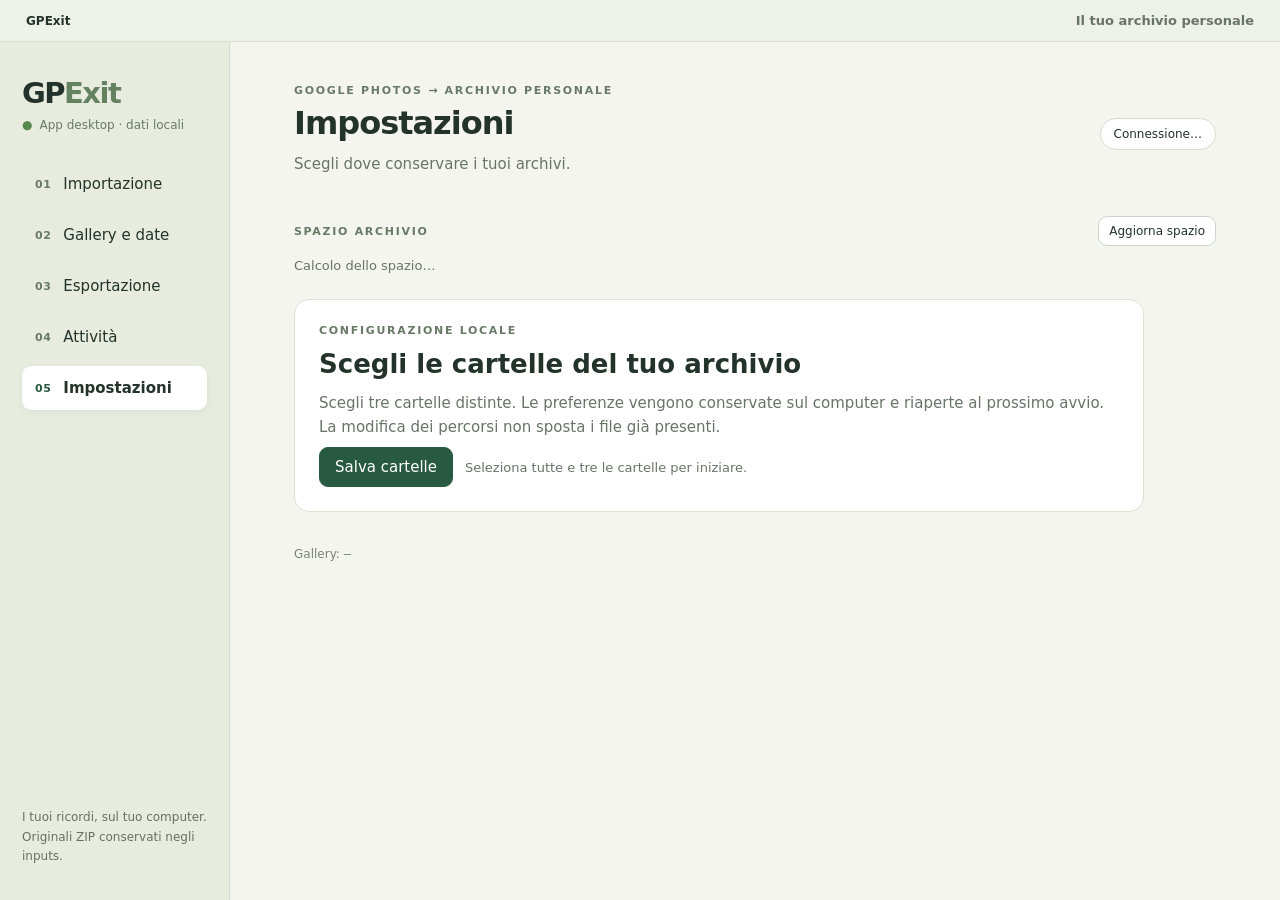
==== ui/index.html @ 17cc6ee2 "refactor(app): replace python with standalone rust desktop app" ====
<!doctype html>
<html lang="it">
<head>
<meta charset="utf-8">
<meta name="viewport" content="width=device-width, initial-scale=1">
<title>GPExit · Desktop</title>
<link rel="stylesheet" href="styles.css">
</head>
<body>
<div class="desktop-titlebar"><span>GPExit</span><span class="muted">Il tuo archivio personale</span></div>
<div class="shell">
<aside><div><div class="brand">GP<span>Exit</span></div><div class="local">App desktop · dati locali</div></div><nav aria-label="Navigazione"><button data-view="inputs"><span class="nav-number" aria-hidden="true">01</span>Importazione</button><button data-view="gallery"><span class="nav-number" aria-hidden="true">02</span>Gallery e date</button><button data-view="exports"><span class="nav-number" aria-hidden="true">03</span>Esportazione</button><button data-view="tasks"><span class="nav-number" aria-hidden="true">04</span>Attività</button><button class="active" data-view="settings"><span class="nav-number" aria-hidden="true">05</span>Impostazioni</button></nav><div class="aside-note">I tuoi ricordi, sul tuo computer.<br>Originali ZIP conservati negli inputs.</div></aside>
<main><header><div><div class="eyebrow">Google Photos → archivio personale</div><h1 id="title">Impostazioni</h1><p id="subtitle">Scegli dove conservare i tuoi archivi.</p></div><div id="status" class="status" role="status">Connessione…</div></header>
<div id="storage-overview"><div class="storage-heading"><span class="eyebrow">Spazio archivio</span><button id="refresh-storage" data-operation>Aggiorna spazio</button></div><div id="storage" class="storage-bar" aria-live="polite"><div class="muted">Calcolo dello spazio…</div></div>
</div><div id="notice" class="notice" role="status" hidden></div>
<div id="error" class="error" role="alert" hidden></div>
<section id="inputs" hidden><div class="card"><div class="row spread"><h2>Archivi disponibili</h2><button id="refresh" data-operation>Aggiorna elenco</button></div><p class="muted">Inserisci i file ZIP nella cartella Inputs scelta nelle impostazioni.</p><div id="input-list"></div></div><div class="card"><h2>Importa nella gallery</h2><p>Foto e video vengono organizzati per anno e mese. I contenuti identici vengono riconosciuti automaticamente.</p><div class="row"><input id="import-password" type="password" placeholder="Password ZIP, se richiesta" aria-label="Password ZIP inputs" autocomplete="off"><label class="worker-select" for="workers">File in parallelo <select id="workers" data-operation aria-label="File importati in parallelo"><option value="1">1</option><option value="2">2</option><option value="3">3</option><option value="4" selected>4</option></select></label><button id="import" class="primary" data-mutation>Importa ZIP selezionati</button></div></div></section>
<section id="gallery" hidden><div class="subtabs" role="tablist" aria-label="Viste gallery"><button class="active" data-gallery-view="browse" role="tab" aria-selected="true">Sfoglia</button><button data-gallery-view="dates" role="tab" aria-selected="false">Date da verificare</button><button data-gallery-view="trash" role="tab" aria-selected="false">Cestino</button></div>
<div id="browse-pane" class="review-pane"><div class="card"><div class="row spread"><div><h2>La tua gallery</h2><p id="browse-count" class="muted">Sfoglia foto e video e scegli cosa tenere.</p></div><div class="row"><select id="year-filter" aria-label="Anno gallery" data-operation><option value="">Tutti gli anni</option></select><select id="month-filter" aria-label="Mese gallery" data-operation><option value="">Tutti i mesi</option></select><select id="review-filter" aria-label="Filtro gallery" data-operation><option value="pending">Da rivedere</option><option value="all">Tutti i file</option></select><button id="refresh-gallery" data-operation>Aggiorna</button></div></div></div><div id="gallery-items" class="gallery-grid"></div><div id="browse-pager" class="pager" hidden><button id="browse-previous" data-operation>← Precedente</button><span id="browse-page-label"></span><button id="browse-next" data-operation>Successiva →</button></div></div>
<div id="dates-pane" class="review-pane" hidden><div class="card"><div class="row spread"><div><h2>Date da verificare</h2><p class="muted" id="conflict-count">Confronta nome del file e data Google.</p></div><button id="save-report" data-mutation>Esporta rapporto CSV</button><button id="scan" class="primary" data-mutation>Scansiona gallery</button></div><p class="muted">Le date Google sono lette in UTC. Uno scarto di un giorno può dipendere dal fuso orario. Scegli una data per spostare il file e salvare la correzione.</p></div><div id="conflicts"><div class="card empty">Avvia la scansione per vedere i conflitti.</div></div><div class="pager" id="pager" hidden><button id="previous">← Precedente</button><span id="page-label"></span><button id="next">Successiva →</button></div></div>
<div id="trash-pane" class="review-pane" hidden><div class="card"><div class="row spread"><div><h2>Cestino</h2><p id="trash-count" class="muted">I file restano sul disco e possono essere ripristinati.</p></div><button id="refresh-trash" data-operation>Aggiorna cestino</button></div><div id="trash-items"></div></div><div id="trash-pager" class="pager" hidden><button id="trash-previous" data-operation>← Precedente</button><span id="trash-page-label"></span><button id="trash-next" data-operation>Successiva →</button></div></div></section>
<section id="exports" hidden><div class="card"><h2>Crea ZIP annuali</h2><p>Esporta la gallery in archivi annuali nella cartella exports, separata dalle foto. Gli ZIP annuali già presenti vengono aggiornati.</p><div class="row"><input id="export-password" type="password" placeholder="Password AES-256, facoltativa" aria-label="Password esportazione" autocomplete="new-password"><input id="export-password-confirmation" type="password" placeholder="Ripeti password" aria-label="Conferma password esportazione" autocomplete="new-password"><button id="export" class="primary" data-mutation>Crea archivi ZIP</button></div></div><div class="card"><h2>Archivi esportati</h2><div id="export-list"></div></div></section>
<section id="tasks" hidden><div class="card"><h2>Attività e avanzamento</h2><p class="muted">Un task alla volta protegge la coerenza della gallery.</p><div class="task-progress"><progress id="task-progress" aria-label="Avanzamento attività"></progress><span id="progress-label" class="muted">Nessuna attività.</span><button id="cancel-task" disabled>Annulla attività</button></div><pre id="log" aria-live="polite">Nessuna attività.</pre></div></section>
<section id="settings"><div class="card settings-intro"><div class="eyebrow">Configurazione locale</div><h2 id="settings-heading">Scegli le cartelle del tuo archivio</h2><p>Scegli tre cartelle distinte. Le preferenze vengono conservate sul computer e riaperte al prossimo avvio. La modifica dei percorsi non sposta i file già presenti.</p><div id="folder-choices"></div><div class="row"><button id="save-settings" class="primary" data-settings>Salva cartelle</button><span id="settings-summary" class="muted">Seleziona tutte e tre le cartelle per iniziare.</span></div></div></section>
<footer>Gallery: <span id="gallery-path" class="path">—</span></footer></main></div>
<script src="app.js" defer></script>
</body>
</html>
---- ui/styles.css ----
:root {
  font-family:system-ui,-apple-system,BlinkMacSystemFont,"Segoe UI",sans-serif;
  color:#23332b;
  background:#f4f5ef;
  font-size:15px}
* {
  box-sizing:border-box}
body {
  margin:0}
button,input {
  font:inherit}
button {
  cursor:pointer;
  border:1px solid #ccd5ca;
  background:white;
  border-radius:9px;
  padding:10px 15px;
  color:#23332b}
button:hover {
  background:#edf1e8}
button:disabled {
  opacity:.45;
  cursor:not-allowed}
.primary {
  background:#275a40;
  color:white;
  border-color:#275a40}
.primary:hover {
  background:#1d4932}
.shell {
  display:grid;
  grid-template-columns:230px 1fr;
  min-height:100vh}
aside {
  padding:34px 22px;
  background:#e7ecdf;
  border-right:1px solid #d7ddce;
  display:flex;
  flex-direction:column;
  gap:30px}
.brand {
  font-size:29px;
  font-weight:750;
  letter-spacing:-1.5px}
.brand span {
  color:#658260}
.eyebrow {
  font-size:11px;
  text-transform:uppercase;
  letter-spacing:1.7px;
  font-weight:700;
  color:#687a66}
.local {
  font-size:12px;
  margin-top:8px;
  color:#687a66}
.local:before {
  content:'●';
  color:#598750;
  margin-right:7px}
nav {
  display:grid;
  gap:7px}
nav button {
  display:flex;
  align-items:center;
  gap:12px;
  text-align:left;
  background:transparent;
  border-color:transparent;
  padding:12px;
  white-space:nowrap;
  flex-shrink:0}
nav .nav-number {
  font-size:11px;
  font-weight:600;
  letter-spacing:.5px;
  color:#687a66;
  font-variant-numeric:tabular-nums}
nav button.active .nav-number {
  color:#275a40}
nav button.active {
  background:#fff;
  font-weight:650;
  box-shadow:0 2px 6px #243b2210}
.aside-note {
  margin-top:auto;
  color:#66715f;
  font-size:12px;
  line-height:1.6}
main {
  padding:42px 5vw;
  max-width:1500px;
  width:100%;
  min-width:0}
header {
  display:flex;
  justify-content:space-between;
  gap:15px;
  align-items:center;
  margin-bottom:32px}
h1 {
  font-size:32px;
  letter-spacing:-1px;
  margin:7px 0 10px}
h2 {
  font-size:19px;
  margin:0 0 12px}
p {
  color:#687467;
  line-height:1.6;
  margin:8px 0}
.status {
  border:1px solid #d7dece;
  border-radius:30px;
  padding:8px 13px;
  background:white;
  font-size:12px;
  white-space:nowrap}
.card {
  background:#fff;
  border:1px solid #dce1d4;
  border-radius:15px;
  padding:24px;
  margin-bottom:20px}
.row {
  display:flex;
  gap:12px;
  align-items:center;
  flex-wrap:wrap}
.spread {
  justify-content:space-between}
.muted {
  color:#687467;
  font-size:13px}
.path {
  overflow-wrap:anywhere;
  font-family:ui-monospace,monospace;
  font-size:12px}
.file {
  display:flex;
  gap:12px;
  align-items:center;
  padding:15px 0;
  border-top:1px solid #edf0e8}
.file:first-child {
  border-top:0}
.file-name {
  flex:1;
  overflow-wrap:anywhere}
.size {
  font-size:13px;
  color:#76816d;
  white-space:nowrap}
input[type=password],input[type=date] {
  border:1px solid #ccd5ca;
  border-radius:9px;
  padding:10px;
  background:white;
  max-width:100%}
input[type=checkbox] {
  accent-color:#275a40;
  width:17px;
  height:17px}
.empty {
  padding:25px 0;
  text-align:center;
  color:#7a8374}
.error {
  background:#fff0ec;
  border:1px solid #edbcb0;
  color:#9a3b28;
  border-radius:10px;
  padding:14px;
  margin-bottom:20px;
  white-space:pre-wrap}
.review {
  display:grid;
  grid-template-columns:minmax(230px,1.1fr) minmax(250px,1fr);
  gap:24px}
.preview {
  background:#edf0e9;
  border-radius:10px;
  min-height:280px;
  display:flex;
  align-items:center;
  justify-content:center;
  overflow:hidden}
.preview img,.preview video {
  max-width:100%;
  max-height:450px;
  object-fit:contain}
.dates {
  display:grid;
  grid-template-columns:1fr 1fr;
  gap:12px;
  margin:20px 0}
.date-info {
  padding:12px;
  background:#f5f7f1;
  border-radius:8px}
.date-info strong {
  display:block;
  font-size:14px;
  margin-top:5px}
.quick {
  display:flex;
  gap:7px;
  flex-wrap:wrap;
  margin:15px 0}
.quick button {
  font-size:12px;
  padding:8px 10px}
.pager {
  display:flex;
  justify-content:center;
  align-items:center;
  gap:15px;
  padding:10px}
pre {
  background:#18291f;
  color:#d6e2d3;
  border-radius:10px;
  padding:18px;
  max-height:60vh;
  overflow:auto;
  font-size:12px;
  line-height:1.7;
  white-space:pre-wrap;
  overflow-wrap:anywhere}
section[hidden],#error[hidden] {
  display:none}
footer {
  font-size:12px;
  color:#7a8374;
  margin-top:35px}
@media(max-width:800px) {
  .shell {
  grid-template-columns:1fr}
aside {
  padding:18px;
  gap:17px;
  border-right:0;
  border-bottom:1px solid #d7ddce}
.brand {
  font-size:25px}
nav {
  display:flex;
  gap:5px;
  overflow:auto}
nav button {
  white-space:nowrap;
  padding:9px}
.aside-note,.local {
  display:none}
main {
  padding:26px 18px}
.review {
  grid-template-columns:1fr}
header {
  align-items:flex-start}
h1 {
  font-size:27px}
.card {
  padding:18px}
.preview {
  min-height:200px}
.status {
  font-size:11px}
}
.storage-bar {
  display:grid;
  grid-template-columns:repeat(5,minmax(0,1fr));
  gap:10px;
  margin-bottom:26px}
.storage-stat {
  border:1px solid #dce1d4;
  background:#fff;
  border-radius:10px;
  padding:14px}
.storage-stat strong {
  display:block;
  margin:7px 0;
  font-size:19px;
  letter-spacing:-.5px}
.storage-heading {
  display:flex;
  justify-content:space-between;
  align-items:center;
  margin-bottom:12px;
  gap:12px}
.storage-heading button {
  font-size:12px;
  padding:7px 10px}
.subtabs {
  display:flex;
  gap:8px;
  border-bottom:1px solid #dce1d4;
  margin-bottom:22px;
  padding-bottom:12px;
  overflow:auto}
.subtabs button {
  white-space:nowrap}
.subtabs button.active {
  background:#275a40;
  color:white;
  border-color:#275a40}
.gallery-grid {
  display:grid;
  grid-template-columns:repeat(auto-fill,minmax(245px,1fr));
  gap:18px}
.gallery-card {
  padding:14px;
  min-width:0}
.gallery-card .preview {
  height:230px;
  min-height:0;
  margin-bottom:14px}
.gallery-card .preview img,.gallery-card .preview video {
  max-height:230px}
.gallery-card .row {
  margin-top:14px;
  gap:8px}
.gallery-card button {
  font-size:12px;
  padding:9px 10px}
.gallery-card .path {
  min-height:34px}
.review-pane[hidden] {
  display:none}
select {
  font:inherit;
  background:white;
  border:1px solid #ccd5ca;
  border-radius:9px;
  padding:9px}
.trash-row {
  gap:20px}
.trash-row .file-name {
  min-width:0}
.trash-row button {
  flex-shrink:0}
.kept-badge {
  color:#275a40;
  font-weight:650}
.stats-note {
  font-size:11px;
  color:#687467}
@media(max-width:1050px) {
  .storage-bar {
  grid-template-columns:repeat(3,minmax(0,1fr))}
}
@media(max-width:600px) {
  .storage-bar {
  grid-template-columns:repeat(2,minmax(0,1fr))}
.storage-stat:last-child {
  grid-column:span 2}
.gallery-grid {
  grid-template-columns:1fr}
.trash-row {
  flex-wrap:wrap}
.trash-row .file-name {
  flex-basis:100%}
}
.desktop-titlebar {
  height:42px;
  display:flex;
  align-items:center;
  justify-content:space-between;
  padding:0 26px;
  border-bottom:1px solid #dce1d4;
  background:#eef1e7;
  font-size:12px;
  font-weight:600;
  user-select:none}
.shell {
  min-height:calc(100vh - 42px)}
[hidden] {
  display:none!important}
button:focus-visible,input:focus-visible,select:focus-visible {
  outline:3px solid #7b9c6c;
  outline-offset:3px}
.worker-select {
  display:flex;
  align-items:center;
  gap:9px;
  font-size:13px;
  color:#687467}
.folder-choice {
  padding:22px 0;
  border-top:1px solid #e4e9dc}
.folder-choice:first-child {
  margin-top:22px}
.folder-choice h3 {
  font-size:16px;
  margin:0 0 8px}
.folder-choice .path {
  flex:1;
  min-width:0;
  background:#f5f7f1;
  padding:12px;
  border-radius:8px}
.settings-intro {
  max-width:850px}
.settings-intro h2 {
  margin-top:12px;
  font-size:26px}
.notice {
  background:#e8f0df;
  border:1px solid #c8d9b6;
  color:#31552e;
  padding:15px;
  border-radius:10px;
  margin-bottom:20px;
  overflow-wrap:anywhere}
.task-progress {
  display:flex;
  align-items:center;
  gap:15px;
  flex-wrap:wrap;
  margin:20px 0}
progress {
  accent-color:#275a40;
  width:200px;
  height:9px}
#cancel-task {
  margin-left:auto}
#storage-overview[hidden] {
  display:none}
@media(max-width:600px) {
  .desktop-titlebar {
  padding:0 18px}
.folder-choice .row {
  align-items:stretch}
.folder-choice .path {
  flex-basis:100%}
.task-progress {
  align-items:flex-start;
  flex-direction:column}
#cancel-task {
  margin-left:0}
}
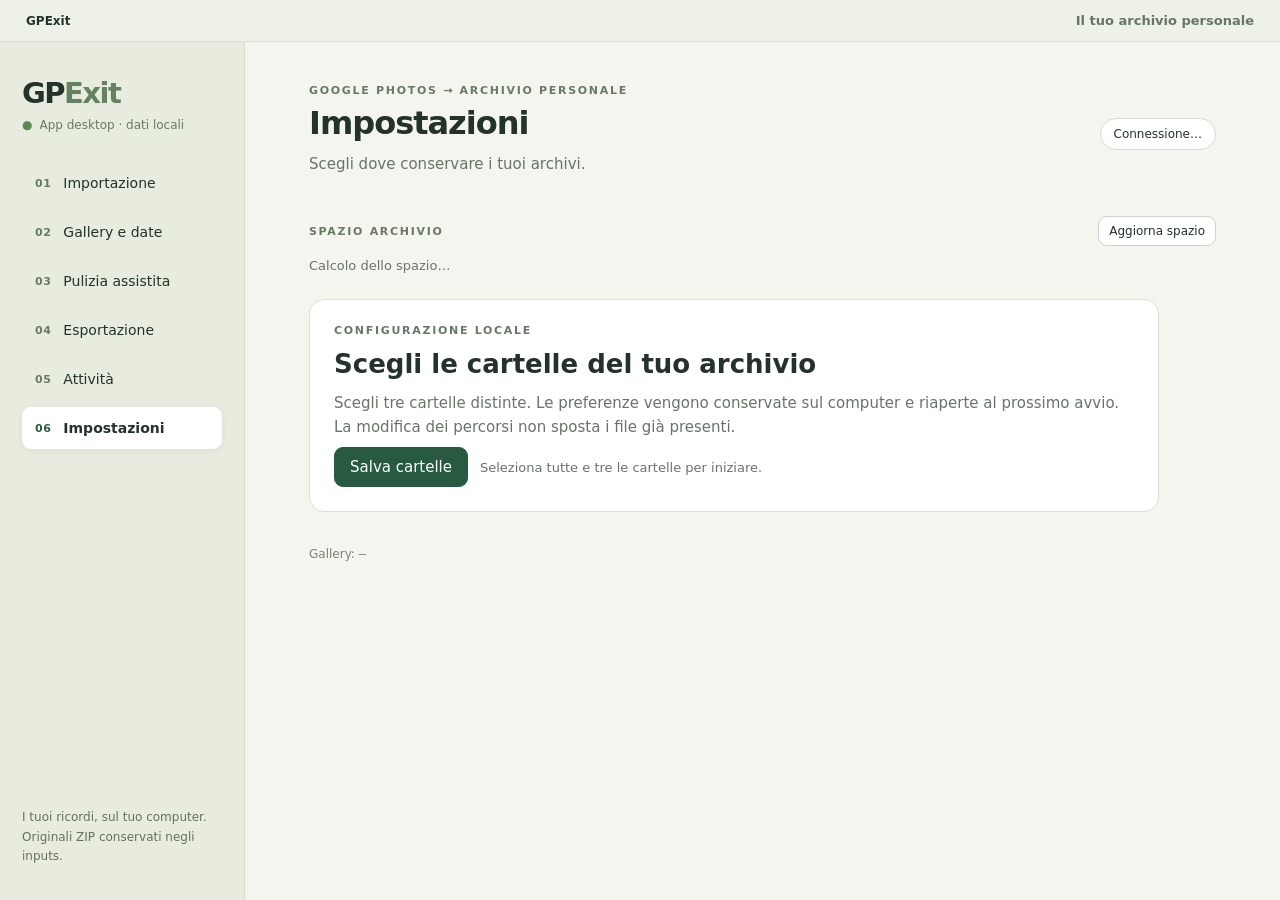
==== commit 093ba6a2: "feat(cleanup): add local assisted gallery review" ====
--- a/ui/index.html
+++ b/ui/index.html
@@ -9,7 +9,7 @@
 <body>
 <div class="desktop-titlebar"><span>GPExit</span><span class="muted">Il tuo archivio personale</span></div>
 <div class="shell">
-<aside><div><div class="brand">GP<span>Exit</span></div><div class="local">App desktop · dati locali</div></div><nav aria-label="Navigazione"><button data-view="inputs"><span class="nav-number" aria-hidden="true">01</span>Importazione</button><button data-view="gallery"><span class="nav-number" aria-hidden="true">02</span>Gallery e date</button><button data-view="exports"><span class="nav-number" aria-hidden="true">03</span>Esportazione</button><button data-view="tasks"><span class="nav-number" aria-hidden="true">04</span>Attività</button><button class="active" data-view="settings"><span class="nav-number" aria-hidden="true">05</span>Impostazioni</button></nav><div class="aside-note">I tuoi ricordi, sul tuo computer.<br>Originali ZIP conservati negli inputs.</div></aside>
+<aside><div><div class="brand">GP<span>Exit</span></div><div class="local">App desktop · dati locali</div></div><nav aria-label="Navigazione"><button data-view="inputs"><span class="nav-number" aria-hidden="true">01</span>Importazione</button><button data-view="gallery"><span class="nav-number" aria-hidden="true">02</span>Gallery e date</button><button data-view="cleanup"><span class="nav-number" aria-hidden="true">03</span>Pulizia assistita</button><button data-view="exports"><span class="nav-number" aria-hidden="true">04</span>Esportazione</button><button data-view="tasks"><span class="nav-number" aria-hidden="true">05</span>Attività</button><button class="active" data-view="settings"><span class="nav-number" aria-hidden="true">06</span>Impostazioni</button></nav><div class="aside-note">I tuoi ricordi, sul tuo computer.<br>Originali ZIP conservati negli inputs.</div></aside>
 <main><header><div><div class="eyebrow">Google Photos → archivio personale</div><h1 id="title">Impostazioni</h1><p id="subtitle">Scegli dove conservare i tuoi archivi.</p></div><div id="status" class="status" role="status">Connessione…</div></header>
 <div id="storage-overview"><div class="storage-heading"><span class="eyebrow">Spazio archivio</span><button id="refresh-storage" data-operation>Aggiorna spazio</button></div><div id="storage" class="storage-bar" aria-live="polite"><div class="muted">Calcolo dello spazio…</div></div>
 </div><div id="notice" class="notice" role="status" hidden></div>
@@ -19,8 +19,14 @@
 <div id="browse-pane" class="review-pane"><div class="card"><div class="row spread"><div><h2>La tua gallery</h2><p id="browse-count" class="muted">Sfoglia foto e video e scegli cosa tenere.</p></div><div class="row"><select id="year-filter" aria-label="Anno gallery" data-operation><option value="">Tutti gli anni</option></select><select id="month-filter" aria-label="Mese gallery" data-operation><option value="">Tutti i mesi</option></select><select id="review-filter" aria-label="Filtro gallery" data-operation><option value="pending">Da rivedere</option><option value="all">Tutti i file</option></select><button id="refresh-gallery" data-operation>Aggiorna</button></div></div></div><div id="gallery-items" class="gallery-grid"></div><div id="browse-pager" class="pager" hidden><button id="browse-previous" data-operation>← Precedente</button><span id="browse-page-label"></span><button id="browse-next" data-operation>Successiva →</button></div></div>
 <div id="dates-pane" class="review-pane" hidden><div class="card"><div class="row spread"><div><h2>Date da verificare</h2><p class="muted" id="conflict-count">Confronta nome del file e data Google.</p></div><button id="save-report" data-mutation>Esporta rapporto CSV</button><button id="scan" class="primary" data-mutation>Scansiona gallery</button></div><p class="muted">Le date Google sono lette in UTC. Uno scarto di un giorno può dipendere dal fuso orario. Scegli una data per spostare il file e salvare la correzione.</p></div><div id="conflicts"><div class="card empty">Avvia la scansione per vedere i conflitti.</div></div><div class="pager" id="pager" hidden><button id="previous">← Precedente</button><span id="page-label"></span><button id="next">Successiva →</button></div></div>
 <div id="trash-pane" class="review-pane" hidden><div class="card"><div class="row spread"><div><h2>Cestino</h2><p id="trash-count" class="muted">I file restano sul disco e possono essere ripristinati.</p></div><button id="refresh-trash" data-operation>Aggiorna cestino</button></div><div id="trash-items"></div></div><div id="trash-pager" class="pager" hidden><button id="trash-previous" data-operation>← Precedente</button><span id="trash-page-label"></span><button id="trash-next" data-operation>Successiva →</button></div></div></section>
+<section id="cleanup" hidden>
+<div class="card"><div class="row spread"><div><h2>Trova cosa rivedere</h2><p class="muted">Le foto segnate con Tieni sono escluse da tutti i suggerimenti. Nessun file viene selezionato automaticamente.</p></div><button id="cleanup-analyze" data-mutation>Analizza le foto</button></div><p class="muted">L’analisi usa anteprime locali per confrontare l’aspetto delle immagini e stimare il dettaglio. Non riconosce soggetti o contenuti: un punteggio basso non prova che una foto sia sfocata o da eliminare.</p><div id="cleanup-summary" class="cleanup-summary" aria-live="polite"></div></div>
+<div class="subtabs" role="tablist" aria-label="Modalità pulizia"><button class="active" data-cleanup-mode="large" role="tab" aria-selected="true">File grandi</button><button data-cleanup-mode="bursts" role="tab" aria-selected="false">Scatti ravvicinati</button><button data-cleanup-mode="similar" role="tab" aria-selected="false">Foto simili</button><button data-cleanup-mode="quality" role="tab" aria-selected="false">Dettaglio basso</button></div>
+<div class="card row spread"><div class="row"><label id="cleanup-large-filter">Dimensione minima <select id="cleanup-min-size" data-operation><option value="10">10 MB</option><option value="50">50 MB</option><option value="100">100 MB</option><option value="500">500 MB</option></select></label><label id="cleanup-bursts-filter" hidden>Intervallo massimo <select id="cleanup-gap" data-operation><option value="3">3 secondi</option><option value="10" selected>10 secondi</option><option value="30">30 secondi</option></select></label><label id="cleanup-similar-filter" hidden>Distanza visiva massima <select id="cleanup-distance" data-operation><option value="0">0 · molto vicine</option><option value="1">1</option><option value="2">2</option><option value="3">3</option><option value="4">4</option><option value="5" selected>5</option><option value="6">6</option><option value="7">7</option><option value="8">8</option><option value="9">9</option><option value="10">10 · più permissivo</option></select></label><label id="cleanup-quality-filter" hidden>Soglia indicativa <select id="cleanup-quality" data-operation><option value="20">20 · più selettiva</option><option value="60" selected>60</option><option value="120">120 · più permissiva</option></select></label></div><button id="cleanup-refresh" data-operation>Aggiorna suggerimenti</button></div>
+<div class="card cleanup-selection"><div><strong id="cleanup-selection-count">Nessun file selezionato</strong><p class="muted">Dimensione logica dei file selezionati; lo spazio sul disco può differire. Massimo 500 file per operazione.</p></div><div class="row"><button id="cleanup-clear" data-operation>Svuota selezione</button><button id="cleanup-trash" class="primary" data-mutation>Sposta selezionati nel cestino</button></div></div>
+<div id="cleanup-result" hidden></div><div id="cleanup-items" aria-live="polite"></div><div class="pager" id="cleanup-pager" hidden><button id="cleanup-previous" data-operation>← Precedente</button><span id="cleanup-page-label"></span><button id="cleanup-next" data-operation>Successiva →</button></div></section>
 <section id="exports" hidden><div class="card"><h2>Crea ZIP annuali</h2><p>Esporta la gallery in archivi annuali nella cartella exports, separata dalle foto. Gli ZIP annuali già presenti vengono aggiornati.</p><div class="row"><input id="export-password" type="password" placeholder="Password AES-256, facoltativa" aria-label="Password esportazione" autocomplete="new-password"><input id="export-password-confirmation" type="password" placeholder="Ripeti password" aria-label="Conferma password esportazione" autocomplete="new-password"><button id="export" class="primary" data-mutation>Crea archivi ZIP</button></div></div><div class="card"><h2>Archivi esportati</h2><div id="export-list"></div></div></section>
-<section id="tasks" hidden><div class="card"><h2>Attività e avanzamento</h2><p class="muted">Un task alla volta protegge la coerenza della gallery.</p><div class="task-progress"><progress id="task-progress" aria-label="Avanzamento attività"></progress><span id="progress-label" class="muted">Nessuna attività.</span><button id="cancel-task" disabled>Annulla attività</button></div><pre id="log" aria-live="polite">Nessuna attività.</pre></div></section>
+<section id="tasks" hidden><div class="card"><h2>Attività e avanzamento</h2><p class="muted">Un task alla volta protegge la coerenza della gallery.</p><div class="task-progress"><progress id="task-progress" aria-label="Avanzamento attività"></progress><span id="progress-label" class="muted">Nessuna attività.</span><button id="cancel-task" disabled>Annulla attività</button></div><div id="cleanup-task-result" hidden></div><button id="cleanup-return" hidden>Torna alla pulizia</button><pre id="log" aria-live="polite">Nessuna attività.</pre></div></section>
 <section id="settings"><div class="card settings-intro"><div class="eyebrow">Configurazione locale</div><h2 id="settings-heading">Scegli le cartelle del tuo archivio</h2><p>Scegli tre cartelle distinte. Le preferenze vengono conservate sul computer e riaperte al prossimo avvio. La modifica dei percorsi non sposta i file già presenti.</p><div id="folder-choices"></div><div class="row"><button id="save-settings" class="primary" data-settings>Salva cartelle</button><span id="settings-summary" class="muted">Seleziona tutte e tre le cartelle per iniziare.</span></div></div></section>
 <footer>Gallery: <span id="gallery-path" class="path">—</span></footer></main></div>
 <script src="app.js" defer></script>
--- a/ui/styles.css
+++ b/ui/styles.css
@@ -440,3 +440,22 @@
 #cancel-task {
   margin-left:0}
 }
+
+/* Cleanup suggestions remain opt-in: selection is always explicit. */
+@media(min-width:801px){.shell{grid-template-columns:245px 1fr}nav button{font-size:14px}}
+.cleanup-summary{display:flex;flex-wrap:wrap;gap:10px 20px;margin-top:20px;font-size:12px;color:#687467}
+.cleanup-summary strong{color:#23332b}
+#cleanup label{display:flex;align-items:center;gap:10px;font-size:13px}
+.cleanup-selection{display:flex;align-items:center;justify-content:space-between;gap:20px;position:sticky;top:10px;z-index:2;box-shadow:0 4px 16px #243b2212}
+.cleanup-selection p{font-size:11px;margin-bottom:0;max-width:430px}
+.cleanup-group{margin-bottom:25px}
+.cleanup-group-heading{display:flex;align-items:center;justify-content:space-between;gap:15px;margin-bottom:15px}
+.cleanup-group-heading h3{font-size:16px;margin:0 0 6px}
+.cleanup-group-heading p{margin:0;font-size:12px}
+.cleanup-choice{display:flex;align-items:center;gap:9px;font-size:13px;margin-top:12px;min-height:32px}
+.cleanup-choice input{flex-shrink:0}
+.cleanup-outcome{border:1px solid #c8d9b6;border-radius:12px;padding:20px;background:#f0f5e9;margin-bottom:20px}
+.cleanup-outcome ul{padding-left:20px;font-size:12px;overflow-wrap:anywhere;max-height:250px;overflow:auto}
+.cleanup-outcome.has-failures{background:#fff5e8;border-color:#e6ceaa}
+#cleanup-return{margin-bottom:15px}
+@media(max-width:800px){.cleanup-selection{position:static;align-items:flex-start;flex-direction:column}.cleanup-group-heading{align-items:flex-start}.cleanup-group-heading button{font-size:12px}.cleanup-selection .row{width:100%}}
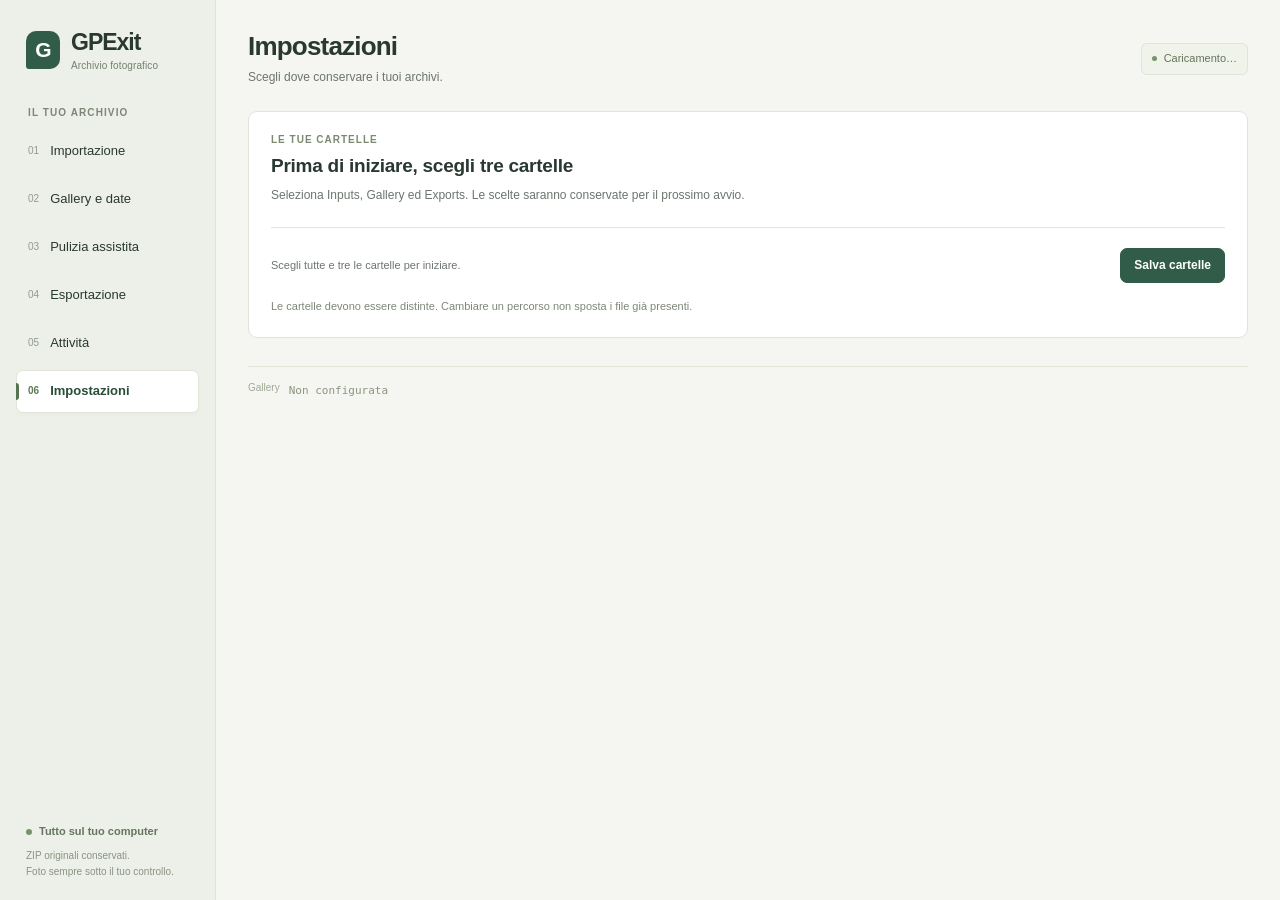
==== commit 1158268f: "feat(desktop): refine interface and add multiplatform release builds" ====
--- a/ui/index.html
+++ b/ui/index.html
@@ -1,34 +1,87 @@
 <!doctype html>
 <html lang="it">
 <head>
-<meta charset="utf-8">
-<meta name="viewport" content="width=device-width, initial-scale=1">
-<title>GPExit · Desktop</title>
-<link rel="stylesheet" href="styles.css">
+  <meta charset="utf-8">
+  <meta name="viewport" content="width=device-width, initial-scale=1">
+  <title>GPExit</title>
+  <link rel="stylesheet" href="styles.css">
+  <script src="app.js" defer></script>
 </head>
 <body>
-<div class="desktop-titlebar"><span>GPExit</span><span class="muted">Il tuo archivio personale</span></div>
-<div class="shell">
-<aside><div><div class="brand">GP<span>Exit</span></div><div class="local">App desktop · dati locali</div></div><nav aria-label="Navigazione"><button data-view="inputs"><span class="nav-number" aria-hidden="true">01</span>Importazione</button><button data-view="gallery"><span class="nav-number" aria-hidden="true">02</span>Gallery e date</button><button data-view="cleanup"><span class="nav-number" aria-hidden="true">03</span>Pulizia assistita</button><button data-view="exports"><span class="nav-number" aria-hidden="true">04</span>Esportazione</button><button data-view="tasks"><span class="nav-number" aria-hidden="true">05</span>Attività</button><button class="active" data-view="settings"><span class="nav-number" aria-hidden="true">06</span>Impostazioni</button></nav><div class="aside-note">I tuoi ricordi, sul tuo computer.<br>Originali ZIP conservati negli inputs.</div></aside>
-<main><header><div><div class="eyebrow">Google Photos → archivio personale</div><h1 id="title">Impostazioni</h1><p id="subtitle">Scegli dove conservare i tuoi archivi.</p></div><div id="status" class="status" role="status">Connessione…</div></header>
-<div id="storage-overview"><div class="storage-heading"><span class="eyebrow">Spazio archivio</span><button id="refresh-storage" data-operation>Aggiorna spazio</button></div><div id="storage" class="storage-bar" aria-live="polite"><div class="muted">Calcolo dello spazio…</div></div>
-</div><div id="notice" class="notice" role="status" hidden></div>
-<div id="error" class="error" role="alert" hidden></div>
-<section id="inputs" hidden><div class="card"><div class="row spread"><h2>Archivi disponibili</h2><button id="refresh" data-operation>Aggiorna elenco</button></div><p class="muted">Inserisci i file ZIP nella cartella Inputs scelta nelle impostazioni.</p><div id="input-list"></div></div><div class="card"><h2>Importa nella gallery</h2><p>Foto e video vengono organizzati per anno e mese. I contenuti identici vengono riconosciuti automaticamente.</p><div class="row"><input id="import-password" type="password" placeholder="Password ZIP, se richiesta" aria-label="Password ZIP inputs" autocomplete="off"><label class="worker-select" for="workers">File in parallelo <select id="workers" data-operation aria-label="File importati in parallelo"><option value="1">1</option><option value="2">2</option><option value="3">3</option><option value="4" selected>4</option></select></label><button id="import" class="primary" data-mutation>Importa ZIP selezionati</button></div></div></section>
-<section id="gallery" hidden><div class="subtabs" role="tablist" aria-label="Viste gallery"><button class="active" data-gallery-view="browse" role="tab" aria-selected="true">Sfoglia</button><button data-gallery-view="dates" role="tab" aria-selected="false">Date da verificare</button><button data-gallery-view="trash" role="tab" aria-selected="false">Cestino</button></div>
-<div id="browse-pane" class="review-pane"><div class="card"><div class="row spread"><div><h2>La tua gallery</h2><p id="browse-count" class="muted">Sfoglia foto e video e scegli cosa tenere.</p></div><div class="row"><select id="year-filter" aria-label="Anno gallery" data-operation><option value="">Tutti gli anni</option></select><select id="month-filter" aria-label="Mese gallery" data-operation><option value="">Tutti i mesi</option></select><select id="review-filter" aria-label="Filtro gallery" data-operation><option value="pending">Da rivedere</option><option value="all">Tutti i file</option></select><button id="refresh-gallery" data-operation>Aggiorna</button></div></div></div><div id="gallery-items" class="gallery-grid"></div><div id="browse-pager" class="pager" hidden><button id="browse-previous" data-operation>← Precedente</button><span id="browse-page-label"></span><button id="browse-next" data-operation>Successiva →</button></div></div>
-<div id="dates-pane" class="review-pane" hidden><div class="card"><div class="row spread"><div><h2>Date da verificare</h2><p class="muted" id="conflict-count">Confronta nome del file e data Google.</p></div><button id="save-report" data-mutation>Esporta rapporto CSV</button><button id="scan" class="primary" data-mutation>Scansiona gallery</button></div><p class="muted">Le date Google sono lette in UTC. Uno scarto di un giorno può dipendere dal fuso orario. Scegli una data per spostare il file e salvare la correzione.</p></div><div id="conflicts"><div class="card empty">Avvia la scansione per vedere i conflitti.</div></div><div class="pager" id="pager" hidden><button id="previous">← Precedente</button><span id="page-label"></span><button id="next">Successiva →</button></div></div>
-<div id="trash-pane" class="review-pane" hidden><div class="card"><div class="row spread"><div><h2>Cestino</h2><p id="trash-count" class="muted">I file restano sul disco e possono essere ripristinati.</p></div><button id="refresh-trash" data-operation>Aggiorna cestino</button></div><div id="trash-items"></div></div><div id="trash-pager" class="pager" hidden><button id="trash-previous" data-operation>← Precedente</button><span id="trash-page-label"></span><button id="trash-next" data-operation>Successiva →</button></div></div></section>
-<section id="cleanup" hidden>
-<div class="card"><div class="row spread"><div><h2>Trova cosa rivedere</h2><p class="muted">Le foto segnate con Tieni sono escluse da tutti i suggerimenti. Nessun file viene selezionato automaticamente.</p></div><button id="cleanup-analyze" data-mutation>Analizza le foto</button></div><p class="muted">L’analisi usa anteprime locali per confrontare l’aspetto delle immagini e stimare il dettaglio. Non riconosce soggetti o contenuti: un punteggio basso non prova che una foto sia sfocata o da eliminare.</p><div id="cleanup-summary" class="cleanup-summary" aria-live="polite"></div></div>
-<div class="subtabs" role="tablist" aria-label="Modalità pulizia"><button class="active" data-cleanup-mode="large" role="tab" aria-selected="true">File grandi</button><button data-cleanup-mode="bursts" role="tab" aria-selected="false">Scatti ravvicinati</button><button data-cleanup-mode="similar" role="tab" aria-selected="false">Foto simili</button><button data-cleanup-mode="quality" role="tab" aria-selected="false">Dettaglio basso</button></div>
-<div class="card row spread"><div class="row"><label id="cleanup-large-filter">Dimensione minima <select id="cleanup-min-size" data-operation><option value="10">10 MB</option><option value="50">50 MB</option><option value="100">100 MB</option><option value="500">500 MB</option></select></label><label id="cleanup-bursts-filter" hidden>Intervallo massimo <select id="cleanup-gap" data-operation><option value="3">3 secondi</option><option value="10" selected>10 secondi</option><option value="30">30 secondi</option></select></label><label id="cleanup-similar-filter" hidden>Distanza visiva massima <select id="cleanup-distance" data-operation><option value="0">0 · molto vicine</option><option value="1">1</option><option value="2">2</option><option value="3">3</option><option value="4">4</option><option value="5" selected>5</option><option value="6">6</option><option value="7">7</option><option value="8">8</option><option value="9">9</option><option value="10">10 · più permissivo</option></select></label><label id="cleanup-quality-filter" hidden>Soglia indicativa <select id="cleanup-quality" data-operation><option value="20">20 · più selettiva</option><option value="60" selected>60</option><option value="120">120 · più permissiva</option></select></label></div><button id="cleanup-refresh" data-operation>Aggiorna suggerimenti</button></div>
-<div class="card cleanup-selection"><div><strong id="cleanup-selection-count">Nessun file selezionato</strong><p class="muted">Dimensione logica dei file selezionati; lo spazio sul disco può differire. Massimo 500 file per operazione.</p></div><div class="row"><button id="cleanup-clear" data-operation>Svuota selezione</button><button id="cleanup-trash" class="primary" data-mutation>Sposta selezionati nel cestino</button></div></div>
-<div id="cleanup-result" hidden></div><div id="cleanup-items" aria-live="polite"></div><div class="pager" id="cleanup-pager" hidden><button id="cleanup-previous" data-operation>← Precedente</button><span id="cleanup-page-label"></span><button id="cleanup-next" data-operation>Successiva →</button></div></section>
-<section id="exports" hidden><div class="card"><h2>Crea ZIP annuali</h2><p>Esporta la gallery in archivi annuali nella cartella exports, separata dalle foto. Gli ZIP annuali già presenti vengono aggiornati.</p><div class="row"><input id="export-password" type="password" placeholder="Password AES-256, facoltativa" aria-label="Password esportazione" autocomplete="new-password"><input id="export-password-confirmation" type="password" placeholder="Ripeti password" aria-label="Conferma password esportazione" autocomplete="new-password"><button id="export" class="primary" data-mutation>Crea archivi ZIP</button></div></div><div class="card"><h2>Archivi esportati</h2><div id="export-list"></div></div></section>
-<section id="tasks" hidden><div class="card"><h2>Attività e avanzamento</h2><p class="muted">Un task alla volta protegge la coerenza della gallery.</p><div class="task-progress"><progress id="task-progress" aria-label="Avanzamento attività"></progress><span id="progress-label" class="muted">Nessuna attività.</span><button id="cancel-task" disabled>Annulla attività</button></div><div id="cleanup-task-result" hidden></div><button id="cleanup-return" hidden>Torna alla pulizia</button><pre id="log" aria-live="polite">Nessuna attività.</pre></div></section>
-<section id="settings"><div class="card settings-intro"><div class="eyebrow">Configurazione locale</div><h2 id="settings-heading">Scegli le cartelle del tuo archivio</h2><p>Scegli tre cartelle distinte. Le preferenze vengono conservate sul computer e riaperte al prossimo avvio. La modifica dei percorsi non sposta i file già presenti.</p><div id="folder-choices"></div><div class="row"><button id="save-settings" class="primary" data-settings>Salva cartelle</button><span id="settings-summary" class="muted">Seleziona tutte e tre le cartelle per iniziare.</span></div></div></section>
-<footer>Gallery: <span id="gallery-path" class="path">—</span></footer></main></div>
-<script src="app.js" defer></script>
+  <div class="shell">
+    <aside>
+      <div class="brand"><span class="brand-mark" aria-hidden="true">G</span><div>GPExit<span class="brand-caption">Archivio fotografico</span></div></div>
+      <div class="nav-caption">Il tuo archivio</div>
+      <nav aria-label="Navigazione principale">
+        <button data-view="inputs"><span class="nav-number" aria-hidden="true">01</span>Importazione</button>
+        <button data-view="gallery"><span class="nav-number" aria-hidden="true">02</span>Gallery e date</button>
+        <button data-view="cleanup"><span class="nav-number" aria-hidden="true">03</span>Pulizia assistita</button>
+        <button data-view="exports"><span class="nav-number" aria-hidden="true">04</span>Esportazione</button>
+        <button data-view="tasks"><span class="nav-number" aria-hidden="true">05</span>Attività</button>
+        <button class="active" data-view="settings" aria-current="page"><span class="nav-number" aria-hidden="true">06</span>Impostazioni</button>
+      </nav>
+      <div class="aside-note"><span class="local-dot" aria-hidden="true"></span>Tutto sul tuo computer<p>ZIP originali conservati.<br>Foto sempre sotto il tuo controllo.</p></div>
+    </aside>
+    <main>
+      <header class="page-header"><div><h1 id="title">Impostazioni</h1><p id="subtitle">Scegli dove conservare i tuoi archivi.</p></div><div id="status" class="status" role="status">Caricamento…</div></header>
+      <div id="storage-overview" class="storage-overview" hidden><div id="storage" class="storage-bar" aria-live="polite"><span class="muted">Calcolo dello spazio…</span></div><button id="refresh-storage" class="quiet storage-refresh" data-operation aria-label="Aggiorna spazio occupato e spazio libero">Aggiorna</button></div>
+      <div id="notice-box" class="feedback notice" hidden><div id="notice" role="status"></div><button id="dismiss-notice" class="feedback-close" aria-label="Chiudi messaggio">×</button></div>
+      <div id="error-box" class="feedback error" hidden><div id="error" role="alert"></div><button id="dismiss-error" class="feedback-close" aria-label="Chiudi errore">×</button></div>
+
+      <section id="inputs" hidden aria-label="Importazione">
+        <div class="card">
+          <div class="section-heading"><div><h2>Archivi disponibili</h2><p>ZIP nella cartella Inputs scelta nelle impostazioni.</p></div><button id="refresh" data-operation>Aggiorna elenco</button></div>
+          <div class="list-toolbar"><span id="input-summary" class="muted">Seleziona gli ZIP da importare.</span><div class="row"><button id="select-inputs" class="quiet" data-operation>Seleziona tutti</button><button id="clear-inputs" class="quiet" data-operation>Nessuno</button></div></div>
+          <div id="input-list" class="file-list"></div>
+        </div>
+        <div class="card">
+          <div class="section-heading"><div><h2>Importa nella gallery</h2><p>Foto e video organizzati per anno e mese. I contenuti identici vengono riconosciuti.</p></div></div>
+          <div class="form-row"><label class="field" for="import-password"><span>Password ZIP <small>facoltativa</small></span><input id="import-password" type="password" placeholder="Per gli archivi protetti" autocomplete="off" data-operation></label><label class="field compact-field" for="workers"><span>File in parallelo</span><select id="workers" data-operation><option value="1">1</option><option value="2">2</option><option value="3">3</option><option value="4" selected>4</option></select></label><button id="import" class="primary" data-mutation>Importa selezionati</button></div>
+          <p class="hint">Puoi interrompere l’importazione da Attività e riprenderla in seguito.</p>
+        </div>
+      </section>
+
+      <section id="gallery" hidden aria-label="Gallery e date">
+        <div class="subtabs" role="tablist" aria-label="Viste gallery"><button id="browse-tab" class="active" data-gallery-view="browse" role="tab" aria-controls="browse-pane" aria-selected="true">Sfoglia</button><button id="dates-tab" data-gallery-view="dates" role="tab" aria-controls="dates-pane" aria-selected="false" tabindex="-1">Date da verificare</button><button id="trash-tab" data-gallery-view="trash" role="tab" aria-controls="trash-pane" aria-selected="false" tabindex="-1">Cestino</button></div>
+        <div id="browse-pane" class="review-pane" role="tabpanel" aria-labelledby="browse-tab">
+          <div class="view-toolbar"><div><h2>La tua gallery</h2><p id="browse-count" class="muted">Scegli cosa tenere, un ricordo alla volta.</p></div><div class="filter-row"><label class="field"><span>Anno</span><select id="year-filter" data-operation><option value="">Tutti gli anni</option></select></label><label class="field"><span>Mese</span><select id="month-filter" data-operation><option value="">Tutti i mesi</option></select></label><label class="field"><span>Revisione</span><select id="review-filter" data-operation><option value="pending">Da rivedere</option><option value="all">Tutti i file</option></select></label><button id="refresh-gallery" data-operation>Aggiorna</button></div></div>
+          <div id="gallery-items" class="gallery-grid"></div>
+          <div id="browse-pager" class="pager" hidden><button id="browse-previous" data-operation>← Precedente</button><span id="browse-page-label"></span><button id="browse-next" data-operation>Successiva →</button></div>
+        </div>
+        <div id="dates-pane" class="review-pane" role="tabpanel" aria-labelledby="dates-tab" hidden>
+          <div class="card"><div class="section-heading"><div><h2>Ogni ricordo, nella data giusta</h2><p id="conflict-count">Confronta data nel nome e data Google.</p></div><div class="row"><button id="save-report" data-mutation>Esporta CSV</button><button id="scan" class="primary" data-mutation>Cerca discrepanze</button></div></div><p class="hint">Scegli una data per salvare la correzione e spostare il file nella cartella corrispondente. Google è letto in UTC: uno scarto di un giorno può dipendere dal fuso orario.</p></div>
+          <div id="conflicts"><div class="empty card"><strong>Confronta le date della gallery</strong><p>Avvia la ricerca per vedere le foto con date discordanti.</p></div></div>
+          <div id="pager" class="pager" hidden><button id="previous">← Precedente</button><span id="page-label"></span><button id="next">Successiva →</button></div>
+        </div>
+        <div id="trash-pane" class="review-pane" role="tabpanel" aria-labelledby="trash-tab" hidden>
+          <div class="card"><div class="section-heading"><div><h2>Cestino</h2><p id="trash-count">I file restano sul disco e possono essere ripristinati.</p></div><button id="refresh-trash" data-operation>Aggiorna</button></div><div id="trash-items" class="file-list"></div></div>
+          <div id="trash-pager" class="pager" hidden><button id="trash-previous" data-operation>← Precedente</button><span id="trash-page-label"></span><button id="trash-next" data-operation>Successiva →</button></div>
+        </div>
+      </section>
+
+      <section id="cleanup" hidden aria-label="Pulizia assistita">
+        <div class="card cleanup-intro"><div class="section-heading"><div><h2>Rivedi con calma, scegli tu</h2><p>Le foto segnate con Tieni sono protette ed escluse dai suggerimenti.</p></div><button id="cleanup-analyze" data-mutation>Analizza le foto</button></div><p class="hint">File grandi e scatti ravvicinati sono subito disponibili. Per foto simili e dettaglio basso, avvia l’analisi locale delle anteprime. I punteggi sono indicativi: controlla sempre le immagini prima di scegliere.</p><div id="cleanup-summary" class="cleanup-summary" aria-live="polite"></div></div>
+        <div class="subtabs" role="tablist" aria-label="Modalità pulizia"><button class="active" id="cleanup-tab-large" data-cleanup-mode="large" role="tab" aria-controls="cleanup-items" aria-selected="true">File grandi</button><button id="cleanup-tab-bursts" data-cleanup-mode="bursts" role="tab" aria-controls="cleanup-items" aria-selected="false" tabindex="-1">Scatti ravvicinati</button><button id="cleanup-tab-similar" data-cleanup-mode="similar" role="tab" aria-controls="cleanup-items" aria-selected="false" tabindex="-1">Foto simili</button><button id="cleanup-tab-quality" data-cleanup-mode="quality" role="tab" aria-controls="cleanup-items" aria-selected="false" tabindex="-1">Dettaglio basso</button></div>
+        <div class="view-toolbar cleanup-filters"><div class="filter-row"><label id="cleanup-large-filter" class="field"><span>Dimensione minima</span><select id="cleanup-min-size" data-operation><option value="10">10 MB</option><option value="50">50 MB</option><option value="100">100 MB</option><option value="500">500 MB</option></select></label><label id="cleanup-bursts-filter" class="field" hidden><span>Intervallo massimo</span><select id="cleanup-gap" data-operation><option value="3">3 secondi</option><option value="10" selected>10 secondi</option><option value="30">30 secondi</option></select></label><label id="cleanup-similar-filter" class="field" hidden><span>Distanza visiva massima</span><select id="cleanup-distance" data-operation><option value="0">0 · molto vicine</option><option value="1">1</option><option value="2">2</option><option value="3">3</option><option value="4">4</option><option value="5" selected>5</option><option value="6">6</option><option value="7">7</option><option value="8">8</option><option value="9">9</option><option value="10">10 · più permissivo</option></select></label><label id="cleanup-quality-filter" class="field" hidden><span>Soglia indicativa</span><select id="cleanup-quality" data-operation><option value="20">20 · più selettiva</option><option value="60" selected>60</option><option value="120">120 · più permissiva</option></select></label></div><button id="cleanup-refresh" data-operation>Aggiorna suggerimenti</button></div>
+        <div class="cleanup-selection"><div><strong id="cleanup-selection-count">Nessun file selezionato</strong><p>Seleziona tu i file · massimo 500 · dimensione logica indicativa</p></div><div class="row"><button id="cleanup-clear" class="quiet" data-operation>Svuota selezione</button><button id="cleanup-trash" class="primary" data-mutation>Sposta nel cestino</button></div></div>
+        <div id="cleanup-result" hidden></div><div id="cleanup-items" role="tabpanel" aria-labelledby="cleanup-tab-large" aria-live="polite"></div><div id="cleanup-pager" class="pager" hidden><button id="cleanup-previous" data-operation>← Precedente</button><span id="cleanup-page-label"></span><button id="cleanup-next" data-operation>Successiva →</button></div>
+      </section>
+
+      <section id="exports" hidden aria-label="Esportazione">
+        <div class="card"><div class="section-heading"><div><h2>Una copia, anno per anno</h2><p>Crea ZIP annuali nella cartella Exports. Gli archivi annuali esistenti vengono aggiornati.</p></div></div><div class="form-row"><label class="field" for="export-password"><span>Password AES-256 <small>facoltativa</small></span><input id="export-password" type="password" placeholder="Lascia vuoto per ZIP senza password" autocomplete="new-password" data-operation></label><label class="field" for="export-password-confirmation"><span>Ripeti password</span><input id="export-password-confirmation" type="password" placeholder="Conferma la stessa password" autocomplete="new-password" data-operation></label><button id="export" class="primary" data-mutation>Crea archivi ZIP</button></div></div>
+        <div class="card"><div class="section-heading"><div><h2>Archivi esportati</h2><p>Le copie annuali già presenti nella cartella Exports.</p></div></div><div id="export-list" class="file-list"></div></div>
+      </section>
+
+      <section id="tasks" hidden aria-label="Attività">
+        <div class="card task-card"><div class="section-heading"><div><h2 id="task-status">Nessuna attività in corso</h2><p>Una sola operazione alla volta mantiene la gallery coerente.</p></div><button id="cancel-task" class="danger-quiet" disabled>Interrompi attività</button></div><div class="task-progress"><progress id="task-progress" aria-label="Avanzamento attività"></progress><span id="progress-label" class="muted">Nessuna attività.</span></div><div id="cleanup-task-result" hidden></div><button id="cleanup-return" hidden>Torna alla pulizia</button></div>
+        <details class="card task-details" open><summary>Dettaglio operazione<span class="muted">Avanzamento ed eventuali errori</span></summary><pre id="log" tabindex="0" aria-label="Log attività">Nessuna attività.</pre></details>
+      </section>
+
+      <section id="settings" aria-label="Impostazioni">
+        <div class="card settings-intro"><div class="section-heading"><div><span class="eyebrow">Le tue cartelle</span><h2 id="settings-heading">Prima di iniziare, scegli tre cartelle</h2><p>Seleziona Inputs, Gallery ed Exports. Le scelte saranno conservate per il prossimo avvio.</p></div></div><div id="folder-choices"></div><div class="settings-save"><span id="settings-summary" class="muted">Scegli tutte e tre le cartelle per iniziare.</span><button id="save-settings" class="primary" data-settings>Salva cartelle</button></div><p class="hint">Le cartelle devono essere distinte. Cambiare un percorso non sposta i file già presenti.</p></div>
+      </section>
+      <footer><span>Gallery</span><span id="gallery-path" class="path">Non configurata</span></footer>
+    </main>
+  </div>
 </body>
 </html>
--- a/ui/styles.css
+++ b/ui/styles.css
@@ -1,461 +1,268 @@
 :root {
-  font-family:system-ui,-apple-system,BlinkMacSystemFont,"Segoe UI",sans-serif;
-  color:#23332b;
-  background:#f4f5ef;
-  font-size:15px}
-* {
-  box-sizing:border-box}
-body {
-  margin:0}
-button,input {
-  font:inherit}
+  font-family: -apple-system, BlinkMacSystemFont, 'Segoe UI', sans-serif;
+  font-size: 14px;
+  color: #293830;
+  background: #f5f5f1;
+  --ink: #293830;
+  --muted: #6c756e;
+  --line: #e0e5dc;
+  --accent: #315c49;
+  --accent-soft: #e6eee5;
+  --surface: #fff;
+}
+* { box-sizing: border-box; }
+body { margin: 0; }
+button, input, select { font: inherit; }
+button, input, select, summary { -webkit-tap-highlight-color: transparent; }
 button {
-  cursor:pointer;
-  border:1px solid #ccd5ca;
-  background:white;
-  border-radius:9px;
-  padding:10px 15px;
-  color:#23332b}
-button:hover {
-  background:#edf1e8}
-button:disabled {
-  opacity:.45;
-  cursor:not-allowed}
-.primary {
-  background:#275a40;
-  color:white;
-  border-color:#275a40}
-.primary:hover {
-  background:#1d4932}
-.shell {
-  display:grid;
-  grid-template-columns:230px 1fr;
-  min-height:100vh}
+  min-height: 35px;
+  padding: 8px 13px;
+  border: 1px solid #d6ded3;
+  border-radius: 7px;
+  background: #fff;
+  color: var(--ink);
+  font-size: 12px;
+  font-weight: 560;
+  line-height: 1.25;
+  cursor: pointer;
+}
+button:hover:not(:disabled) { background: #f1f5ee; border-color: #aebea9; }
+button:disabled { color: #899087; background: #f3f5f0; border-color: #e4e8df; cursor: default; }
+button:focus-visible, input:focus-visible, select:focus-visible, summary:focus-visible, pre:focus-visible {
+  outline: 3px solid #8cae91;
+  outline-offset: 3px;
+}
+button.primary { color: #fff; background: var(--accent); border-color: var(--accent); }
+button.primary:hover:not(:disabled) { background: #244a38; border-color: #244a38; }
+button.primary:disabled { color: #8c9d8c; background: #e2e9df; border-color: #e2e9df; }
+button.quiet { border-color: transparent; background: transparent; color: #516a53; }
+button.danger-quiet { color: #8f5341; background: #fff; border-color: #e2cfc5; }
+[hidden] { display: none !important; }
+.shell { display: grid; grid-template-columns: 216px minmax(0, 1fr); min-height: 100vh; }
 aside {
-  padding:34px 22px;
-  background:#e7ecdf;
-  border-right:1px solid #d7ddce;
-  display:flex;
-  flex-direction:column;
-  gap:30px}
-.brand {
-  font-size:29px;
-  font-weight:750;
-  letter-spacing:-1.5px}
-.brand span {
-  color:#658260}
-.eyebrow {
-  font-size:11px;
-  text-transform:uppercase;
-  letter-spacing:1.7px;
-  font-weight:700;
-  color:#687a66}
-.local {
-  font-size:12px;
-  margin-top:8px;
-  color:#687a66}
-.local:before {
-  content:'●';
-  color:#598750;
-  margin-right:7px}
-nav {
-  display:grid;
-  gap:7px}
-nav button {
-  display:flex;
-  align-items:center;
-  gap:12px;
-  text-align:left;
-  background:transparent;
-  border-color:transparent;
-  padding:12px;
-  white-space:nowrap;
-  flex-shrink:0}
-nav .nav-number {
-  font-size:11px;
-  font-weight:600;
-  letter-spacing:.5px;
-  color:#687a66;
-  font-variant-numeric:tabular-nums}
-nav button.active .nav-number {
-  color:#275a40}
-nav button.active {
-  background:#fff;
-  font-weight:650;
-  box-shadow:0 2px 6px #243b2210}
-.aside-note {
-  margin-top:auto;
-  color:#66715f;
-  font-size:12px;
-  line-height:1.6}
-main {
-  padding:42px 5vw;
-  max-width:1500px;
-  width:100%;
-  min-width:0}
-header {
-  display:flex;
-  justify-content:space-between;
-  gap:15px;
-  align-items:center;
-  margin-bottom:32px}
-h1 {
-  font-size:32px;
-  letter-spacing:-1px;
-  margin:7px 0 10px}
-h2 {
-  font-size:19px;
-  margin:0 0 12px}
-p {
-  color:#687467;
-  line-height:1.6;
-  margin:8px 0}
-.status {
-  border:1px solid #d7dece;
-  border-radius:30px;
-  padding:8px 13px;
-  background:white;
-  font-size:12px;
-  white-space:nowrap}
-.card {
-  background:#fff;
-  border:1px solid #dce1d4;
-  border-radius:15px;
-  padding:24px;
-  margin-bottom:20px}
-.row {
-  display:flex;
-  gap:12px;
-  align-items:center;
-  flex-wrap:wrap}
-.spread {
-  justify-content:space-between}
-.muted {
-  color:#687467;
-  font-size:13px}
-.path {
-  overflow-wrap:anywhere;
-  font-family:ui-monospace,monospace;
-  font-size:12px}
-.file {
-  display:flex;
-  gap:12px;
-  align-items:center;
-  padding:15px 0;
-  border-top:1px solid #edf0e8}
-.file:first-child {
-  border-top:0}
-.file-name {
-  flex:1;
-  overflow-wrap:anywhere}
-.size {
-  font-size:13px;
-  color:#76816d;
-  white-space:nowrap}
-input[type=password],input[type=date] {
-  border:1px solid #ccd5ca;
-  border-radius:9px;
-  padding:10px;
-  background:white;
-  max-width:100%}
-input[type=checkbox] {
-  accent-color:#275a40;
-  width:17px;
-  height:17px}
-.empty {
-  padding:25px 0;
-  text-align:center;
-  color:#7a8374}
-.error {
-  background:#fff0ec;
-  border:1px solid #edbcb0;
-  color:#9a3b28;
-  border-radius:10px;
-  padding:14px;
-  margin-bottom:20px;
-  white-space:pre-wrap}
-.review {
-  display:grid;
-  grid-template-columns:minmax(230px,1.1fr) minmax(250px,1fr);
-  gap:24px}
-.preview {
-  background:#edf0e9;
-  border-radius:10px;
-  min-height:280px;
-  display:flex;
-  align-items:center;
-  justify-content:center;
-  overflow:hidden}
-.preview img,.preview video {
-  max-width:100%;
-  max-height:450px;
-  object-fit:contain}
-.dates {
-  display:grid;
-  grid-template-columns:1fr 1fr;
-  gap:12px;
-  margin:20px 0}
-.date-info {
-  padding:12px;
-  background:#f5f7f1;
-  border-radius:8px}
-.date-info strong {
-  display:block;
-  font-size:14px;
-  margin-top:5px}
-.quick {
-  display:flex;
-  gap:7px;
-  flex-wrap:wrap;
-  margin:15px 0}
-.quick button {
-  font-size:12px;
-  padding:8px 10px}
-.pager {
-  display:flex;
-  justify-content:center;
-  align-items:center;
-  gap:15px;
-  padding:10px}
-pre {
-  background:#18291f;
-  color:#d6e2d3;
-  border-radius:10px;
-  padding:18px;
-  max-height:60vh;
-  overflow:auto;
-  font-size:12px;
-  line-height:1.7;
-  white-space:pre-wrap;
-  overflow-wrap:anywhere}
-section[hidden],#error[hidden] {
-  display:none}
-footer {
-  font-size:12px;
-  color:#7a8374;
-  margin-top:35px}
-@media(max-width:800px) {
-  .shell {
-  grid-template-columns:1fr}
-aside {
-  padding:18px;
-  gap:17px;
-  border-right:0;
-  border-bottom:1px solid #d7ddce}
-.brand {
-  font-size:25px}
-nav {
-  display:flex;
-  gap:5px;
-  overflow:auto}
-nav button {
-  white-space:nowrap;
-  padding:9px}
-.aside-note,.local {
-  display:none}
-main {
-  padding:26px 18px}
-.review {
-  grid-template-columns:1fr}
-header {
-  align-items:flex-start}
-h1 {
-  font-size:27px}
-.card {
-  padding:18px}
-.preview {
-  min-height:200px}
-.status {
-  font-size:11px}
-}
-.storage-bar {
-  display:grid;
-  grid-template-columns:repeat(5,minmax(0,1fr));
-  gap:10px;
-  margin-bottom:26px}
-.storage-stat {
-  border:1px solid #dce1d4;
-  background:#fff;
-  border-radius:10px;
-  padding:14px}
-.storage-stat strong {
-  display:block;
-  margin:7px 0;
-  font-size:19px;
-  letter-spacing:-.5px}
-.storage-heading {
-  display:flex;
-  justify-content:space-between;
-  align-items:center;
-  margin-bottom:12px;
-  gap:12px}
-.storage-heading button {
-  font-size:12px;
-  padding:7px 10px}
-.subtabs {
-  display:flex;
-  gap:8px;
-  border-bottom:1px solid #dce1d4;
-  margin-bottom:22px;
-  padding-bottom:12px;
-  overflow:auto}
-.subtabs button {
-  white-space:nowrap}
-.subtabs button.active {
-  background:#275a40;
-  color:white;
-  border-color:#275a40}
-.gallery-grid {
-  display:grid;
-  grid-template-columns:repeat(auto-fill,minmax(245px,1fr));
-  gap:18px}
-.gallery-card {
-  padding:14px;
-  min-width:0}
-.gallery-card .preview {
-  height:230px;
-  min-height:0;
-  margin-bottom:14px}
-.gallery-card .preview img,.gallery-card .preview video {
-  max-height:230px}
-.gallery-card .row {
-  margin-top:14px;
-  gap:8px}
-.gallery-card button {
-  font-size:12px;
-  padding:9px 10px}
-.gallery-card .path {
-  min-height:34px}
-.review-pane[hidden] {
-  display:none}
-select {
-  font:inherit;
-  background:white;
-  border:1px solid #ccd5ca;
-  border-radius:9px;
-  padding:9px}
-.trash-row {
-  gap:20px}
-.trash-row .file-name {
-  min-width:0}
-.trash-row button {
-  flex-shrink:0}
-.kept-badge {
-  color:#275a40;
-  font-weight:650}
-.stats-note {
-  font-size:11px;
-  color:#687467}
+  position: sticky;
+  top: 0;
+  align-self: start;
+  height: 100vh;
+  display: flex;
+  flex-direction: column;
+  padding: 29px 16px 20px;
+  border-right: 1px solid #dfe4d9;
+  background: #edf0e8;
+  overflow-y: auto;
+}
+.brand { display: flex; align-items: center; gap: 11px; padding: 0 10px; font-size: 23px; font-weight: 720; letter-spacing: -1px; }
+.brand-mark { display: grid; place-items: center; width: 34px; height: 38px; border-radius: 10px 10px 10px 3px; background: var(--accent); color: white; font-size: 21px; font-weight: 580; }
+.brand-caption { display: block; margin-top: 4px; font-size: 10px; font-weight: 450; letter-spacing: .1px; color: #73806f; }
+.nav-caption { margin: 36px 12px 12px; font-size: 10px; font-weight: 650; color: #7c8676; text-transform: uppercase; letter-spacing: 1.1px; }
+nav { display: grid; gap: 5px; }
+nav button { position: relative; display: flex; align-items: center; gap: 11px; padding: 12px 11px; min-height: 43px; text-align: left; white-space: nowrap; font-size: 13px; font-weight: 480; border-color: transparent; background: transparent; }
+nav button.active { color: #284d38; font-weight: 650; background: #fff; border-color: #e0e7d9; box-shadow: 0 2px 3px #23382005; }
+nav button.active::before { content: ''; position: absolute; left: -1px; width: 3px; height: 17px; border-radius: 0 3px 3px 0; background: #547452; }
+.nav-number { color: #919b8a; font-size: 10px; font-variant-numeric: tabular-nums; }
+nav button.active .nav-number { color: #5f7a56; }
+nav button:disabled { background: transparent; border-color: transparent; color: #9aa393; }
+nav button.active:disabled { background: #fff; }
+.aside-note { margin: auto 10px 0; padding-top: 34px; font-size: 11px; font-weight: 560; color: #65755e; line-height: 1.7; }
+.aside-note p { margin: 7px 0 0; font-size: 10px; font-weight: 400; color: #8a9382; }
+.local-dot { display: inline-block; width: 6px; height: 6px; border-radius: 50%; background: #77936b; margin-right: 7px; }
+main { min-width: 0; max-width: 1800px; padding: 30px 32px 20px; }
+.page-header { display: flex; justify-content: space-between; align-items: center; gap: 20px; min-height: 58px; margin-bottom: 23px; }
+h1 { margin: 0 0 6px; font-size: 26px; font-weight: 670; letter-spacing: -.8px; line-height: 1.2; }
+h2 { margin: 0 0 6px; font-size: 16px; font-weight: 630; letter-spacing: -.25px; line-height: 1.4; }
+h3 { margin: 0; }
+p { margin: 0; color: var(--muted); line-height: 1.6; font-size: 12px; }
+.page-header p { font-size: 12px; }
+.status { flex-shrink: 0; display: flex; align-items: center; gap: 7px; max-width: 270px; border: 1px solid #dde5d6; padding: 7px 10px; border-radius: 6px; color: #63745b; font-size: 11px; background: #eff3e9; line-height: 1.4; }
+.status::before { content: ''; width: 5px; height: 5px; border-radius: 50%; background: #78916d; flex-shrink: 0; }
+.status[data-running=true] { color: #416246; border-color: #bcd2b4; background: #e8f1e3; }
+.status[data-error=true] { color: #975038; background: #fff0e8; border-color: #e6c4b0; }
+.storage-overview { display: flex; align-items: center; gap: 6px; padding: 14px 13px 14px 18px; border: 1px solid var(--line); background: #fafbf7; border-radius: 9px; margin-bottom: 25px; }
+.storage-bar { display: grid; grid-template-columns: repeat(5, minmax(0, 1fr)); flex: 1; min-width: 0; }
+.storage-stat { display: grid; grid-template-columns: 1fr; gap: 3px; min-width: 0; padding: 0 13px; border-left: 1px solid #e2e7db; }
+.storage-stat:first-child { border-left: none; padding-left: 0; }
+.storage-stat .muted { font-size: 10px; }
+.storage-stat strong { font-size: 16px; font-weight: 630; letter-spacing: -.3px; white-space: nowrap; font-variant-numeric: tabular-nums; }
+.stats-note { font-size: 10px; color: #87907e; white-space: nowrap; }
+.storage-refresh { min-height: 30px; font-size: 10px; padding: 6px; align-self: start; }
+.card { border: 1px solid var(--line); border-radius: 9px; background: var(--surface); padding: 22px; margin-bottom: 18px; }
+.section-heading, .view-toolbar { display: flex; justify-content: space-between; align-items: center; gap: 16px; }
+.section-heading { margin-bottom: 17px; }
+.section-heading p { max-width: 650px; }
+.section-heading > div:first-child { min-width: 0; }
+.section-heading .row { flex-shrink: 0; }
+.row { display: flex; flex-wrap: wrap; gap: 9px; align-items: center; }
+.spread { justify-content: space-between; }
+.muted { font-size: 12px; color: var(--muted); }
+.hint { margin-top: 14px; font-size: 11px; color: #7d8777; line-height: 1.65; }
+.eyebrow { display: block; margin-bottom: 8px; font-size: 10px; font-weight: 650; color: #7b8970; letter-spacing: 1px; text-transform: uppercase; }
+.form-row { display: flex; align-items: end; flex-wrap: wrap; gap: 14px; }
+.field { display: grid; gap: 7px; min-width: 0; color: #63705e; font-size: 11px; }
+.field > span { display: block; font-weight: 550; }
+.field small { font-size: 10px; color: #929b89; font-weight: 400; margin-left: 5px; }
+.form-row .field { flex: 1 1 210px; }
+.form-row .compact-field { flex: 0 0 130px; }
+.form-row > button { margin-bottom: 0; min-height: 37px; }
+input[type=password], input[type=date], select { min-height: 37px; max-width: 100%; border: 1px solid #d8dfd2; border-radius: 6px; color: var(--ink); background: #fff; padding: 8px 10px; font-size: 12px; }
+input::placeholder { color: #a0a79a; }
+select { cursor: pointer; }
+input:disabled, select:disabled { color: #8d9687; background: #f3f5ef; }
+input[type=checkbox] { accent-color: var(--accent); width: 16px; height: 16px; margin: 0; flex-shrink: 0; cursor: pointer; }
+input[type=checkbox]:disabled { cursor: default; }
+.file-list { border-top: 1px solid var(--line); }
+.file { display: flex; align-items: center; gap: 13px; min-height: 58px; padding: 14px 4px; border-bottom: 1px solid #edf0e8; font-size: 12px; }
+.file:last-child { border-bottom: 0; }
+label.file { cursor: pointer; }
+label.file:hover { background: #fafcf7; }
+label.file:has(input:checked) { background: #f1f6ed; }
+.file-name { flex: 1; min-width: 0; overflow-wrap: anywhere; line-height: 1.6; }
+.size { font-size: 11px; color: #7e8975; white-space: nowrap; font-variant-numeric: tabular-nums; }
+.list-toolbar { display: flex; align-items: center; justify-content: space-between; gap: 12px; margin-bottom: 10px; }
+.list-toolbar button { min-height: 29px; font-size: 11px; padding: 5px 7px; }
+.list-toolbar .muted { font-size: 11px; }
+.subtabs { display: flex; gap: 22px; margin-bottom: 22px; border-bottom: 1px solid #dce3d5; overflow-x: auto; }
+.subtabs button { position: relative; min-height: 39px; padding: 0 1px 12px; border: 0; border-radius: 0; background: transparent; color: #7d8775; font-size: 12px; font-weight: 500; white-space: nowrap; }
+.subtabs button.active { color: #2d523a; font-weight: 650; }
+.subtabs button.active::after { content: ''; position: absolute; bottom: 0; left: 0; right: 0; height: 2px; background: #557b50; border-radius: 2px 2px 0 0; }
+.subtabs button:hover:not(:disabled) { background: transparent; color: #2d523a; }
+.subtabs button:disabled { background: transparent; color: #a0a695; }
+.view-toolbar { flex-wrap: wrap; align-items: end; margin-bottom: 19px; }
+.view-toolbar > div:first-child h2 { margin-bottom: 4px; }
+.filter-row { display: flex; flex-wrap: wrap; align-items: end; gap: 9px; }
+.filter-row select { min-width: 110px; }
+.filter-row > button { min-height: 37px; }
+.gallery-grid { display: grid; grid-template-columns: repeat(auto-fill, minmax(225px, 1fr)); gap: 16px; }
+.gallery-card { min-width: 0; padding: 10px; margin-bottom: 0; overflow: hidden; }
+.preview { position: relative; display: flex; justify-content: center; align-items: center; min-height: 250px; background: #eef0e9; border-radius: 5px; overflow: hidden; }
+.preview::before { content: ''; position: absolute; width: 26px; height: 21px; border: 1px solid #cdd7c6; border-radius: 3px; transform: rotate(-5deg); pointer-events: none; }
+.preview img, .preview video { display: block; position: relative; z-index: 1; width: 100%; height: 100%; object-fit: contain; max-height: 430px; }
+.preview[data-loaded=true]::before { display: none; }
+.preview .muted { position: relative; z-index: 1; padding: 18px; max-width: 240px; text-align: center; background: #eef0e9; font-size: 11px; }
+.gallery-card .preview { aspect-ratio: 4 / 3; height: auto; min-height: 0; margin-bottom: 12px; }
+.gallery-card .preview img, .gallery-card .preview video { position: absolute; inset: 0; }
+.gallery-card .row { gap: 7px; margin-top: 13px; }
+.gallery-card button { flex: 1; min-height: 32px; padding: 7px; font-size: 11px; white-space: nowrap; }
+.gallery-card button.primary { flex: .5; }
+.gallery-card .path { margin: 0 2px 5px; min-height: 34px; overflow: hidden; display: -webkit-box; -webkit-line-clamp: 2; -webkit-box-orient: vertical; }
+.gallery-card > .muted { margin-left: 2px; font-size: 11px; }
+.gallery-card:has(.cleanup-choice input:checked) { border-color: #7d9e71; box-shadow: 0 0 0 1px #7d9e71; }
+.kept-badge:disabled { color: #678259; border-color: #d8e4cf; background: #f0f6ea; }
+.path { font-family: ui-monospace, 'SFMono-Regular', monospace; font-size: 11px; line-height: 1.6; overflow-wrap: anywhere; }
+.review { display: grid; grid-template-columns: minmax(200px, 1.05fr) minmax(250px, 1fr); gap: 23px; }
+.review .preview { min-height: 330px; }
+.review h2 { font-size: 14px; overflow-wrap: anywhere; }
+.review .path { margin-top: 6px; }
+.dates { display: grid; grid-template-columns: 1fr 1fr; gap: 8px; margin: 18px 0; }
+.date-info { padding: 10px 12px; background: #f5f7f1; border: 1px solid #e9eee1; border-radius: 6px; }
+.date-info .muted { font-size: 10px; }
+.date-info strong { display: block; margin-top: 4px; font-size: 12px; font-weight: 600; }
+.quick { display: flex; flex-wrap: wrap; gap: 6px; margin: 9px 0 17px; }
+.quick button { min-height: 27px; padding: 5px 9px; font-size: 10px; }
+.pager { display: flex; justify-content: center; align-items: center; gap: 20px; padding: 25px 0 8px; font-size: 11px; color: #7e8876; }
+.empty { width: 100%; grid-column: 1 / -1; padding: 44px 24px; text-align: center; font-size: 12px; color: #77826d; line-height: 1.7; }
+.empty strong { display: block; margin-bottom: 7px; color: #4b6144; font-size: 14px; font-weight: 600; }
+.empty p { margin: 0 auto; max-width: 440px; font-size: 11px; }
+.feedback { display: flex; align-items: start; gap: 20px; padding: 13px 15px; border-radius: 7px; border: 1px solid; margin: 0 0 17px; font-size: 12px; line-height: 1.6; overflow-wrap: anywhere; }
+.feedback > div { flex: 1; min-width: 0; white-space: pre-wrap; }
+.notice { background: #edf4e7; border-color: #d3e2c8; color: #4a6940; }
+.error { background: #fff1eb; border-color: #ebccbd; color: #945238; }
+.feedback-close { min-height: 22px; width: 22px; padding: 0; font-size: 18px; font-weight: 400; border-color: transparent; color: inherit; background: transparent; }
+.folder-choice { display: grid; grid-template-columns: 135px minmax(0, 1fr); gap: 10px 22px; padding: 22px 0; border-top: 1px solid var(--line); }
+.folder-choice h3 { font-size: 13px; font-weight: 600; }
+.folder-choice > p { grid-column: 1; font-size: 11px; color: #89917f; }
+.folder-choice > .row { grid-column: 2; grid-row: 1 / span 2; flex-wrap: nowrap; }
+.folder-choice .path { min-width: 0; flex: 1; padding: 10px 12px; border: 1px solid #e5eade; border-radius: 5px; background: #f9fbf6; }
+.folder-choice button { flex-shrink: 0; }
+.settings-intro { max-width: 1000px; }
+.settings-intro .section-heading { margin-bottom: 22px; }
+.settings-intro h2 { font-size: 19px; }
+.settings-save { display: flex; justify-content: space-between; align-items: center; gap: 20px; padding-top: 20px; border-top: 1px solid var(--line); }
+.settings-save .muted { font-size: 11px; }
+.task-progress { display: flex; align-items: center; gap: 18px; padding: 11px 0 5px; }
+progress { display: block; flex: 1; min-width: 100px; height: 8px; border: 0; border-radius: 20px; overflow: hidden; accent-color: var(--accent); }
+progress::-webkit-progress-bar { background: #eaf0e3; border-radius: 20px; }
+progress::-webkit-progress-value { background: #678b5c; border-radius: 20px; }
+.task-progress .muted { flex-shrink: 0; font-size: 11px; font-variant-numeric: tabular-nums; }
+.task-details { padding-bottom: 0; }
+.task-details summary { cursor: pointer; padding-bottom: 18px; color: #3e5537; font-size: 13px; font-weight: 600; }
+.task-details summary .muted { float: right; font-size: 11px; font-weight: 400; }
+.task-details:not([open]) { padding-bottom: 0; }
+pre { white-space: pre-wrap; overflow-wrap: anywhere; overflow: auto; max-height: 45vh; background: #f6f8f2; color: #68775c; font-family: ui-monospace, 'SFMono-Regular', monospace; font-size: 10px; line-height: 1.9; margin: 0 -22px; padding: 17px 22px; border-top: 1px solid #e1e8d9; border-radius: 0 0 8px 8px; }
+#cleanup-return { margin-top: 19px; }
+.cleanup-summary { display: flex; flex-wrap: wrap; gap: 7px 18px; margin-top: 17px; padding-top: 13px; border-top: 1px solid #e8ecdf; font-size: 10px; color: #8a927f; }
+.cleanup-summary strong { color: #5a6d4e; font-weight: 650; margin-right: 3px; }
+.cleanup-intro .section-heading { margin-bottom: 0; }
+.cleanup-intro .hint { max-width: 800px; }
+.cleanup-filters { padding: 0 1px; }
+.cleanup-selection { position: sticky; top: 10px; z-index: 4; display: flex; justify-content: space-between; align-items: center; gap: 18px; padding: 15px 18px; margin-bottom: 23px; border: 1px solid #d6dfce; border-radius: 8px; background: #f0f5e9; box-shadow: 0 4px 12px #23331f07; }
+.cleanup-selection strong { display: block; font-size: 12px; font-weight: 630; color: #445d38; }
+.cleanup-selection p { margin-top: 5px; font-size: 10px; color: #829174; }
+.cleanup-selection .row { flex-shrink: 0; }
+.cleanup-selection button { font-size: 11px; }
+.cleanup-group { margin-bottom: 27px; }
+.cleanup-group-heading { display: flex; justify-content: space-between; align-items: center; gap: 15px; margin-bottom: 12px; }
+.cleanup-group-heading h3 { font-size: 13px; color: #4d6341; font-weight: 620; }
+.cleanup-group-heading p { margin-top: 5px; font-size: 10px; color: #88947d; }
+.cleanup-group-heading button { min-height: 30px; font-size: 10px; }
+.cleanup-choice { display: flex; align-items: center; gap: 9px; min-height: 36px; padding: 11px 2px 1px; margin-top: 8px; border-top: 1px solid #e8ede0; cursor: pointer; font-size: 11px; color: #657b55; }
+.cleanup-outcome { padding: 16px 18px; margin: 17px 0; border: 1px solid #d3e1c7; border-radius: 7px; background: #f1f6eb; font-size: 12px; line-height: 1.7; }
+.cleanup-outcome.has-failures { background: #fff6e9; border-color: #e6d2ac; }
+.cleanup-outcome strong { font-size: 12px; }
+.cleanup-outcome p { font-size: 11px; margin-top: 8px; }
+.cleanup-outcome ul { margin: 10px 0; padding-left: 18px; font-size: 11px; overflow-wrap: anywhere; max-height: 220px; overflow: auto; }
+footer { display: flex; gap: 9px; margin-top: 28px; padding-top: 15px; border-top: 1px solid #e1e6d9; font-size: 10px; color: #a1aa96; }
+footer > span:first-child { flex-shrink: 0; }
+footer .path { color: #89957d; }
+@media(min-width:1450px) { main { padding: 34px 42px 24px; } .gallery-grid { grid-template-columns: repeat(auto-fill, minmax(250px, 1fr)); } }
 @media(max-width:1050px) {
-  .storage-bar {
-  grid-template-columns:repeat(3,minmax(0,1fr))}
-}
-@media(max-width:600px) {
-  .storage-bar {
-  grid-template-columns:repeat(2,minmax(0,1fr))}
-.storage-stat:last-child {
-  grid-column:span 2}
-.gallery-grid {
-  grid-template-columns:1fr}
-.trash-row {
-  flex-wrap:wrap}
-.trash-row .file-name {
-  flex-basis:100%}
-}
-.desktop-titlebar {
-  height:42px;
-  display:flex;
-  align-items:center;
-  justify-content:space-between;
-  padding:0 26px;
-  border-bottom:1px solid #dce1d4;
-  background:#eef1e7;
-  font-size:12px;
-  font-weight:600;
-  user-select:none}
-.shell {
-  min-height:calc(100vh - 42px)}
-[hidden] {
-  display:none!important}
-button:focus-visible,input:focus-visible,select:focus-visible {
-  outline:3px solid #7b9c6c;
-  outline-offset:3px}
-.worker-select {
-  display:flex;
-  align-items:center;
-  gap:9px;
-  font-size:13px;
-  color:#687467}
-.folder-choice {
-  padding:22px 0;
-  border-top:1px solid #e4e9dc}
-.folder-choice:first-child {
-  margin-top:22px}
-.folder-choice h3 {
-  font-size:16px;
-  margin:0 0 8px}
-.folder-choice .path {
-  flex:1;
-  min-width:0;
-  background:#f5f7f1;
-  padding:12px;
-  border-radius:8px}
-.settings-intro {
-  max-width:850px}
-.settings-intro h2 {
-  margin-top:12px;
-  font-size:26px}
-.notice {
-  background:#e8f0df;
-  border:1px solid #c8d9b6;
-  color:#31552e;
-  padding:15px;
-  border-radius:10px;
-  margin-bottom:20px;
-  overflow-wrap:anywhere}
-.task-progress {
-  display:flex;
-  align-items:center;
-  gap:15px;
-  flex-wrap:wrap;
-  margin:20px 0}
-progress {
-  accent-color:#275a40;
-  width:200px;
-  height:9px}
-#cancel-task {
-  margin-left:auto}
-#storage-overview[hidden] {
-  display:none}
-@media(max-width:600px) {
-  .desktop-titlebar {
-  padding:0 18px}
-.folder-choice .row {
-  align-items:stretch}
-.folder-choice .path {
-  flex-basis:100%}
-.task-progress {
-  align-items:flex-start;
-  flex-direction:column}
-#cancel-task {
-  margin-left:0}
-}
+  main { padding: 25px 22px 20px; }
+  .shell { grid-template-columns: 205px minmax(0, 1fr); }
+  aside { padding-left: 11px; padding-right: 11px; }
+  .storage-overview { padding: 12px; }
+  .storage-stat { padding: 0 9px; }
+  .storage-stat strong { font-size: 14px; }
+  .storage-refresh { font-size: 0; min-width: 24px; }
+  .storage-refresh::before { content: '↻'; font-size: 16px; }
+  .view-toolbar { align-items: start; gap: 14px; }
+  .filter-row { width: 100%; }
+  .filter-row .field { flex: 1; }
+  .filter-row select { width: 100%; min-width: 80px; }
+  .gallery-grid { grid-template-columns: repeat(2, minmax(0, 1fr)); gap: 13px; }
+  .gallery-card button { font-size: 10px; padding: 7px 5px; }
+  .review { grid-template-columns: 1fr; }
+  .review .preview { min-height: 240px; max-height: 350px; }
+  .review .preview img, .review .preview video { max-height: 350px; }
+  .folder-choice { grid-template-columns: 100px minmax(0, 1fr); gap: 8px 15px; }
+  .folder-choice > .row { flex-wrap: wrap; }
+  .folder-choice .path { flex-basis: 100%; }
+  .folder-choice button { min-height: 30px; font-size: 11px; }
+  .cleanup-selection { align-items: start; flex-direction: column; gap: 12px; }
+  .cleanup-selection .row { width: 100%; justify-content: flex-end; }
+  .cleanup-filters .filter-row { width: auto; }
+  .cleanup-filters { align-items: end; }
+  .task-details summary .muted { float: none; display: block; margin-top: 6px; }
+}
+@media(max-width:760px) {
+  .shell { grid-template-columns: 1fr; }
+  aside { position: static; height: auto; padding: 15px; gap: 16px; border-right: 0; border-bottom: 1px solid var(--line); }
+  .brand { font-size: 21px; }
+  .brand-caption, .aside-note, .nav-caption { display: none; }
+  nav { display: flex; overflow-x: auto; }
+  nav button { flex-shrink: 0; min-height: 35px; padding: 9px; font-size: 12px; }
+  .nav-number { display: none; }
+  main { padding: 22px 16px; }
+  .page-header { align-items: start; }
+  h1 { font-size: 23px; }
+  .status { max-width: 140px; font-size: 10px; }
+  .storage-overview { overflow-x: auto; }
+  .storage-bar { min-width: 450px; }
+  .card { padding: 18px; }
+  .section-heading { flex-wrap: wrap; gap: 12px; }
+  .subtabs { gap: 18px; }
+  .cleanup-selection { position: static; }
+  .settings-save { align-items: start; flex-direction: column; gap: 13px; }
+  pre { margin: 0 -18px; padding-left: 18px; padding-right: 18px; }
+}
+@media(prefers-reduced-motion:reduce) { *, *::before, *::after { animation: none !important; transition: none !important; scroll-behavior: auto !important; } }
 
-/* Cleanup suggestions remain opt-in: selection is always explicit. */
-@media(min-width:801px){.shell{grid-template-columns:245px 1fr}nav button{font-size:14px}}
-.cleanup-summary{display:flex;flex-wrap:wrap;gap:10px 20px;margin-top:20px;font-size:12px;color:#687467}
-.cleanup-summary strong{color:#23332b}
-#cleanup label{display:flex;align-items:center;gap:10px;font-size:13px}
-.cleanup-selection{display:flex;align-items:center;justify-content:space-between;gap:20px;position:sticky;top:10px;z-index:2;box-shadow:0 4px 16px #243b2212}
-.cleanup-selection p{font-size:11px;margin-bottom:0;max-width:430px}
-.cleanup-group{margin-bottom:25px}
-.cleanup-group-heading{display:flex;align-items:center;justify-content:space-between;gap:15px;margin-bottom:15px}
-.cleanup-group-heading h3{font-size:16px;margin:0 0 6px}
-.cleanup-group-heading p{margin:0;font-size:12px}
-.cleanup-choice{display:flex;align-items:center;gap:9px;font-size:13px;margin-top:12px;min-height:32px}
-.cleanup-choice input{flex-shrink:0}
-.cleanup-outcome{border:1px solid #c8d9b6;border-radius:12px;padding:20px;background:#f0f5e9;margin-bottom:20px}
-.cleanup-outcome ul{padding-left:20px;font-size:12px;overflow-wrap:anywhere;max-height:250px;overflow:auto}
-.cleanup-outcome.has-failures{background:#fff5e8;border-color:#e6ceaa}
-#cleanup-return{margin-bottom:15px}
-@media(max-width:800px){.cleanup-selection{position:static;align-items:flex-start;flex-direction:column}.cleanup-group-heading{align-items:flex-start}.cleanup-group-heading button{font-size:12px}.cleanup-selection .row{width:100%}}
+.is-loading { opacity: .58; }
